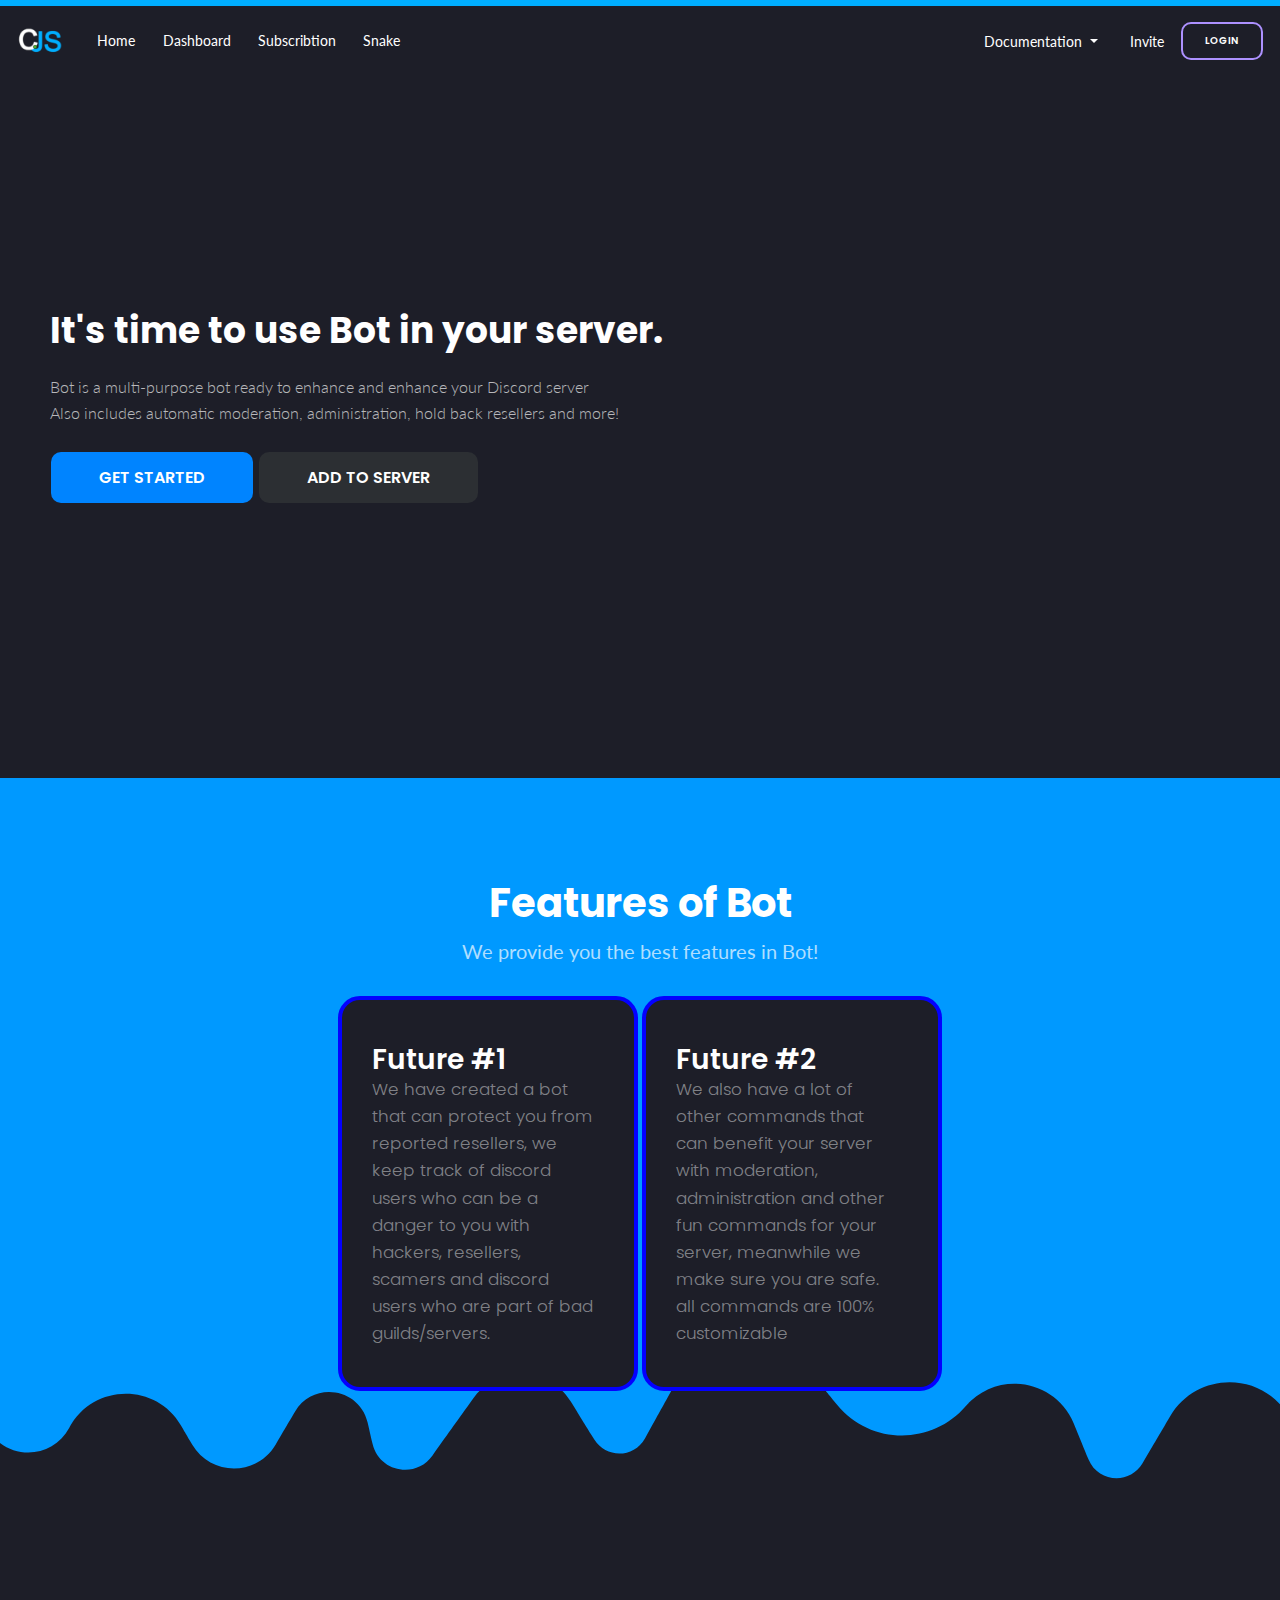
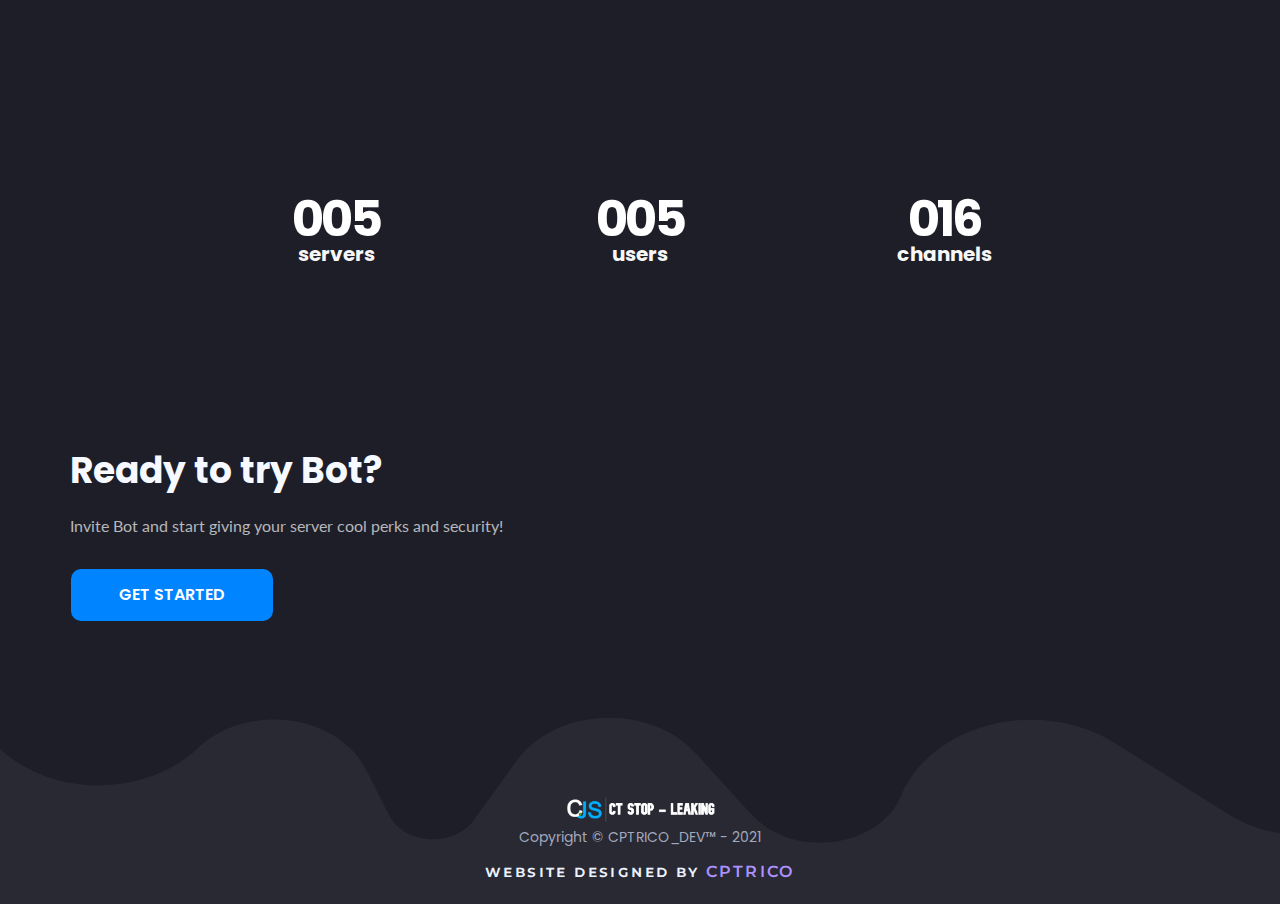
==== index.html @ ea05bdc1 "Add files via upload" ====
<!DOCTYPE html>
<html lang="en">
<head>
    <meta charset="UTF-8">
    <meta name="viewport" content="width=device-width, initial-scale=1, shrink-to-fit=no">
    <link rel="stylesheet" href="css/bootstrap.min.css">
    <link rel="stylesheet" href="css/main.css">
    <link rel="stylesheet" href="css/now-ui-kit.css">
    <link rel="script" href="js/app.js">
    <link href="https://fonts.googleapis.com/css?family=Poppins:300,400,600,700,800,900&display=swap" rel="stylesheet">
    <link href="https://fonts.googleapis.com/css?family=Montserrat:400,600,700,800,900&display=swap" rel="stylesheet">
    <link href="https://fonts.googleapis.com/css?family=Lato:300,400,600,700,800,900&display=swap" rel="stylesheet">
    <title>CT Stop Leaking - Home</title>
</head>
<body>
<nav class="navbar navbar-expand-lg bg-transparent">
    <button class="navbar-toggler" type="button" data-toggle="collapse" data-target="#navbarSupportedContent" aria-controls="navbarSupportedContent" aria-expanded="false" aria-label="Toggle navigation">
        <img src="assets/menuIcon.svg" width="20px" height="20px" style="max-width: none !important;">
    </button>
    <img src="assets/BotLogo.png" width="50" height="50">
    <div class="collapse navbar-collapse" id="navbarSupportedContent" style="margin-left: 20px !important">
        <ul class="navbar-nav mr-auto">
            <li class="nav-item active">
                <a class="nav-link" href="index.html">Home</a>
            </li>
            <li class="nav-item">
                <a class="nav-link" href="dashboard.html">Dashboard</a>
            </li>
            <li class="nav-item">
                <a class="nav-link" href="subscription.html">Subscribtion</a>
            </li>
            <li class="nav-item">
                <a class="nav-link" href="snake.html">snake</a>
            </li>
        </ul>
        <div class="nav-item dropdown">
            <a class="nav-link dropdown-toggle" href="#" id="navbarDropdown" role="button" data-toggle="dropdown" aria-haspopup="true" aria-expanded="false">
                Documentation
            </a>
            <div class="dropdown-menu" aria-labelledby="navbarDropdown">
                <a class="dropdown-item" href="commands.html">Commands</a>
                <a class="dropdown-item" href="https://www.youtube.com/channel/UC7T6tOOhysCxDvhyoM3O-Bw">Tutorials</a>
                <div class="dropdown-divider"></div>
                <a class="dropdown-item" href="dashboard.html">Server settings</a>
            </div>
        </div>
        <div class="nav-item">
            <a class="nav-link" href="invite.html">Invite</a>
        </div>
        <a class="btn login-btn btn-outline-accent my-2 my-sm-0" href="https://discord.com/api/oauth2/authorize?client_id=687664201438724122&redirect_uri=http%3A%2F%2Flocalhost%3A53134&response_type=code&scope=identify" style="font-size: 10px !important;font-family: poppins !important;">LOGIN</a>
    </div>
</nav>
<div class="heading">
    <h1 class="display-5 title">It's time to use Bot in your server.</h1>
    <p class="subtitle">Bot is a multi-purpose bot ready to enhance and enhance your Discord server <br /> Also includes automatic moderation, administration, hold back resellers and more!</p>
    <a class="btn btn-primary btn-lg" href="https://discord.gg/9md8NDxqTp" target="_blank" role="button">Get started</a>
    <a class="btn btn-secondary btn-lg" href="https://discord.com/api/oauth2/authorize?client_id=687664201438724122&permissions=8&scope=bot" target="_blank" role="button">Add to server</a>
    <br /><br /><br /><br /><br /><br />
</div>
<div class="features">
    <div class="title">Features of Bot</div>
    <div class="subtitle">We provide you the best features in Bot!</div>
    <div class="cards">
        <div class="card" style="width: 300px;">
        <div class="card-body">
            <h5 class="card-title">Future #1</h5>
            <p class="card-text">We have created a bot that can protect you from reported resellers, we keep track of discord users who can be a danger to you with hackers, resellers, scamers and discord users who are part of bad guilds/servers.</p>
        </div>
    </div>
        <div class="card" style="width: 300px;">
            <div class="card-body">
                <h5 class="card-title">Future #2</h5>
                <p class="card-text">We also have a lot of other commands that can benefit your server with moderation, administration and other fun commands for your server, meanwhile we make sure you are safe. all commands are 100% customizable</p>
            </div>
        </div>
    </div>
</div>
<div class="statistics">
    <div class="cards">
        <div class="card statistic" style="width: 300px;">
            <div class="card-body">
                <p class="card-title" style="font-size: 50px !important;line-height: 15px !important;letter-spacing: -0.06em !important;font-weight: bold !important;">005</h1>
                <p style="font-weight: bold !important;font-size: 20px !important;">servers</p>
            </div>
        </div>
        <div class="card statistic" style="width: 300px;">
            <div class="card-body">
                <p class="card-title" style="font-size: 50px !important;line-height: 15px !important;letter-spacing: -0.06em !important;font-weight: bold !important;">005</h1>
                <p style="font-weight: bold !important;font-size: 20px !important;">users</p>
            </div>
        </div>
        <div class="card statistic" style="width: 300px;">
            <div class="card-body">
                <p class="card-title" style="font-size: 50px !important;line-height: 15px !important;letter-spacing: -0.06em !important;font-weight: bold !important;">016</h1>
                <p style="font-weight: bold !important;font-size: 20px !important;">channels</p>
            </div>
        </div>
    </div>
</div>
<div class="page_end">
    <div class="start">
        <div class="card">
            <div class="card-body gs-card">
                <div class="title">Ready to try Bot?</div>
                <div class="subtitle">Invite Bot and start giving your server cool perks and security!</div>
                <br />
                <a class="btn btn-primary btn-lg" href="https://discord.com/api/oauth2/authorize?client_id=687664201438724122&permissions=8&scope=bot" role="button">Get started</a>
            </div><br />
        </div>
    </div>
    <div class="footer">
        <div class="bot-footer">
            <img src="assets/BotLogoWordct.png" width="150"><br />
            Copyright © CPTRICO_DEV™ - 2021
        </div><br/>
        <div class="CPTRICO">website designed by <a href="https://discord.gg/xVmT9Z2y9h"> CPTRICO</a></div>
</div>
</div>


<script src="https://code.jquery.com/jquery-3.3.1.slim.min.js" integrity="sha384-q8i/X+965DzO0rT7abK41JStQIAqVgRVzpbzo5smXKp4YfRvH+8abtTE1Pi6jizo" crossorigin="anonymous"></script>
<script src="https://cdnjs.cloudflare.com/ajax/libs/popper.js/1.14.7/umd/popper.min.js" integrity="sha384-UO2eT0CpHqdSJQ6hJty5KVphtPhzWj9WO1clHTMGa3JDZwrnQq4sF86dIHNDz0W1" crossorigin="anonymous"></script>
<script src="https://stackpath.bootstrapcdn.com/bootstrap/4.3.1/js/bootstrap.min.js" integrity="sha384-JjSmVgyd0p3pXB1rRibZUAYoIIy6OrQ6VrjIEaFf/nJGzIxFDsf4x0xIM+B07jRM" crossorigin="anonymous"></script>
<script src="js/now-ui-kit.min.js"></script>
<!--Start of Tawk.to Script-->
<script type="text/javascript">
    var Tawk_API=Tawk_API||{}, Tawk_LoadStart=new Date();
    (function(){
    var s1=document.createElement("script"),s0=document.getElementsByTagName("script")[0];
    s1.async=true;
    s1.src='https://embed.tawk.to/616977e2f7c0440a591e609b/1fi1vok1a';
    s1.charset='UTF-8';
    s1.setAttribute('crossorigin','*');
    s0.parentNode.insertBefore(s1,s0);
    })();
    </script>
    <!--End of Tawk.to Script-->
</body>
</html>
---- css/main.css ----
body {
    font-family: 'Poppins', sans-serif !important;
    background-color: #1D1E28;
    color: #fff;
    -webkit-font-smoothing: antialiased;
    -moz-osx-font-smoothing: grayscale;
    text-rendering: optimizeLegibility;
    border-top: 6px #00aeff solid !important;
    font-size: 16px;
}

.nav-link {
     font-size: 14px !important;
     background: transparent !important;
     font-family: Lato, sans-serif !important;
     text-transform: capitalize !important;
 }
 .nav-link:hover {
     background: transparent !important;
     color: #AD91FF !important;
     font-weight: bold !important;
 }

 .login-btn {
     border: 2px solid #AD91FF !important;
     font-size: 10px !important;
 }
 .login-btn:hover {
     background: #AD91FF !important;
 }
.navbar {
    box-shadow: none !important
}

.navbar-brand {
    font-size: 25px !important
}

.navbar-toggler-icon {
    color: #fff !important
}

.btn {
    border-radius: 10px !important;
    font-size: 16px !important;
    font-weight: 600 !important;
    text-transform: uppercase !important;
}

.btn-primary {
    background-color: #0084ff!important
}
.btn-secondary {
    background-color: #2C2F33 !important
}
.heading {
    padding: 160px 50px !important;
    color: #fff !important;
    background-image: url("../assets/wavy-purple-by-CPTRICO.svg") !important;
    background-position: bottom !important;
    background-size: 300% !important;
    background-repeat: no-repeat !important;
}

.title {
    line-height: 90px !important;
    margin-bottom: -2px !important;
    font-size: 36px !important
}

.subtitle {
    color: rgba(255, 255, 255, 0.685) !important;
    font-size: 16px !important;
    font-family: 'Lato', sans-serif;
}


.features {
    text-align: center !important;
    background: #0099ff !important;
    padding: 60px 50px !important;
    background-image: url("../assets/wavy-dark-by-CPTRICO.svg") !important;
    background-position: bottom !important;
    background-size: 200% !important;
    background-repeat: no-repeat !important;
}
.features .title {
    font-size: 40px !important;
    color: #ffffff !important;
    line-height: 70px !important;
}

.features .subtitle {
    font-size: 20px !important;
    color: #a2a8bd;
}

.features .card-body {
    text-align: left !important;
}

.features .card-title {
    margin: 0 0 -3px !important;
}
.cards {
    margin-top: 30px !important;
}

.card {
    border-radius: 5px !important;
    box-shadow: none !important;
}

.card-title {
    font-size: 28px !important;
    font-weight: 600 !important;
    color: #ffffff !important;
}

.statistics {
    text-align: center !important;
    padding-top: 300px !important;
}

.statistics .card-body{
    padding: 0 !important;
    height: 280 !important;
    width: 332 !important;
    max-height: 280 !important;
    max-width: 332 !important;
}

.statistics .title {
    font-size: 40px !important;
    color: #ffffff !important;
    line-height: 70px !important;
}

.statistics .subtitle {
    font-size: 20px !important;
    color: #a2a8bd;
}

.card.statistic {
    background: transparent !important;
    box-shadow: none !important;
    color: #f7f7f7 !important;
}


.page_end {
    background-image: url("../assets/wavy-light-by-CPTRICO.svg") !important;
    background-position: bottom !important;
    background-size: 200% !important;
    background-repeat: no-repeat !important;
}
.start {
    padding: 60px 50px !important
}

.start .card {
    background: transparent !important;
    color: #f6f9ff !important;
}

.features .card {
    background: #1D1E28;
    border-radius: 22px !important;
    border: 4px solid #0400ff;
}
.features .card-text {
color: rgba(255, 255, 255, 0.46) !important
}

.features .card-body {
    padding: 40px 40px 40px 30px !important;
}

.navbar-toggler-icon {
    color: #fff !important
}
.footer {
    text-align: center !important;
    padding: 5px 6px !important;
    color: #ecf2ff;
    padding: 30px 30px !important
}

.footer .CPTRICO {
    font-family: 'Montserrat' !important;
    font-style: normal !important;
    font-weight: 600 !important;
    font-size: 16px !important;
    line-height: 5px !important;
    letter-spacing: 0.15em !important;
    font-variant: small-caps !important;
}

.footer .CPTRICO a {
    color: #AD91FF !important;
    text-decoration: none !important;
}

.footer .bot-footer {
    text-align: center !important;
    color: #a2a8bd !important
}
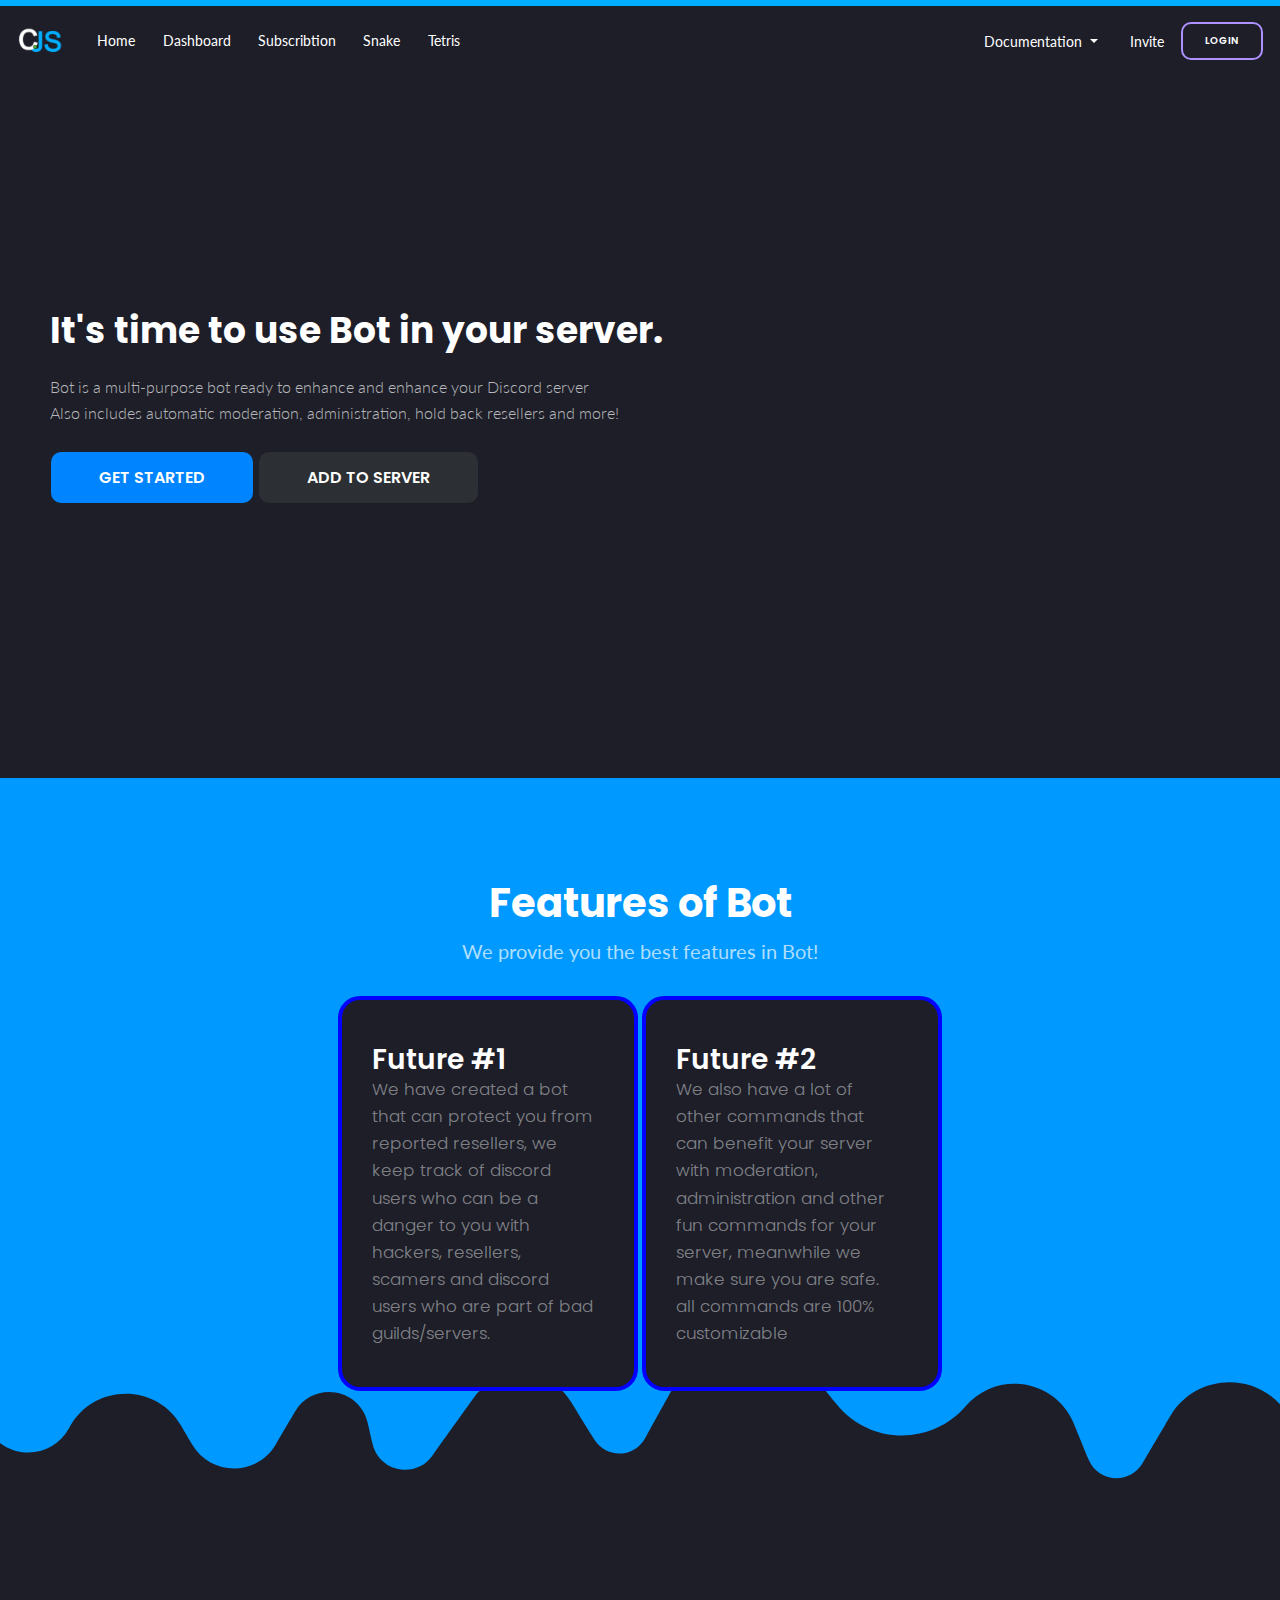
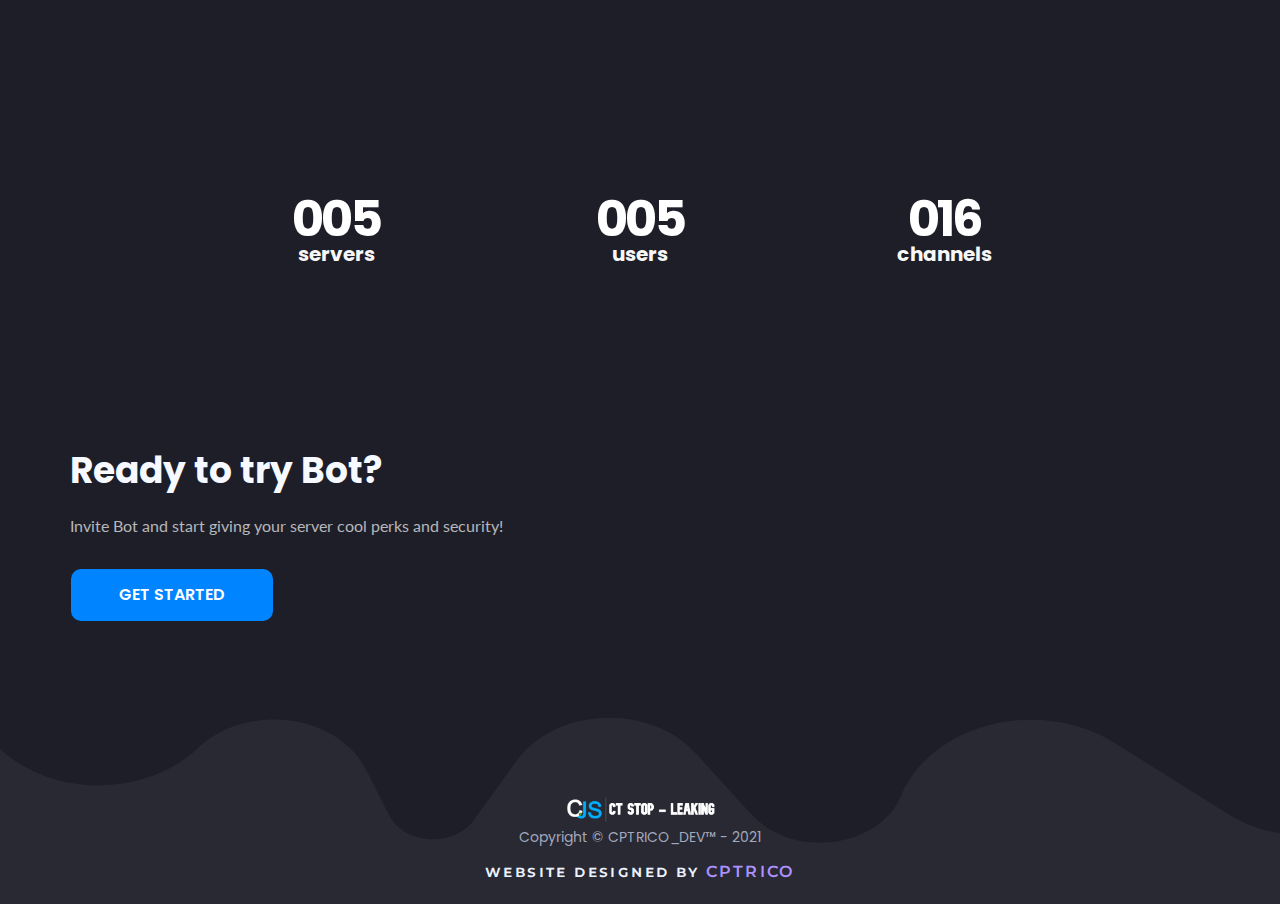
==== commit 516600e6: "Update index.html" ====
--- a/index.html
+++ b/index.html
@@ -32,6 +32,9 @@
             <li class="nav-item">
                 <a class="nav-link" href="snake.html">snake</a>
             </li>
+            <li class="nav-item">
+                <a class="nav-link" href="tetris.html">tetris</a>
+            </li>
         </ul>
         <div class="nav-item dropdown">
             <a class="nav-link dropdown-toggle" href="#" id="navbarDropdown" role="button" data-toggle="dropdown" aria-haspopup="true" aria-expanded="false">
@@ -47,7 +50,7 @@
         <div class="nav-item">
             <a class="nav-link" href="invite.html">Invite</a>
         </div>
-        <a class="btn login-btn btn-outline-accent my-2 my-sm-0" href="https://discord.com/api/oauth2/authorize?client_id=687664201438724122&redirect_uri=http%3A%2F%2Flocalhost%3A53134&response_type=code&scope=identify" style="font-size: 10px !important;font-family: poppins !important;">LOGIN</a>
+        <a class="btn login-btn btn-outline-accent my-2 my-sm-0" href="https://discord.com/api/oauth2/authorize?client_id=687664201438724122&redirect_uri=https%3A%2F%2Fcptricov12.github.io%2FBotWebsite%2Findex.html&response_type=code&scope=identify" style="font-size: 10px !important;font-family: poppins !important;">LOGIN</a>
     </div>
 </nav>
 <div class="heading">
@@ -136,4 +139,4 @@
     </script>
     <!--End of Tawk.to Script-->
 </body>
-</html>+</html>
